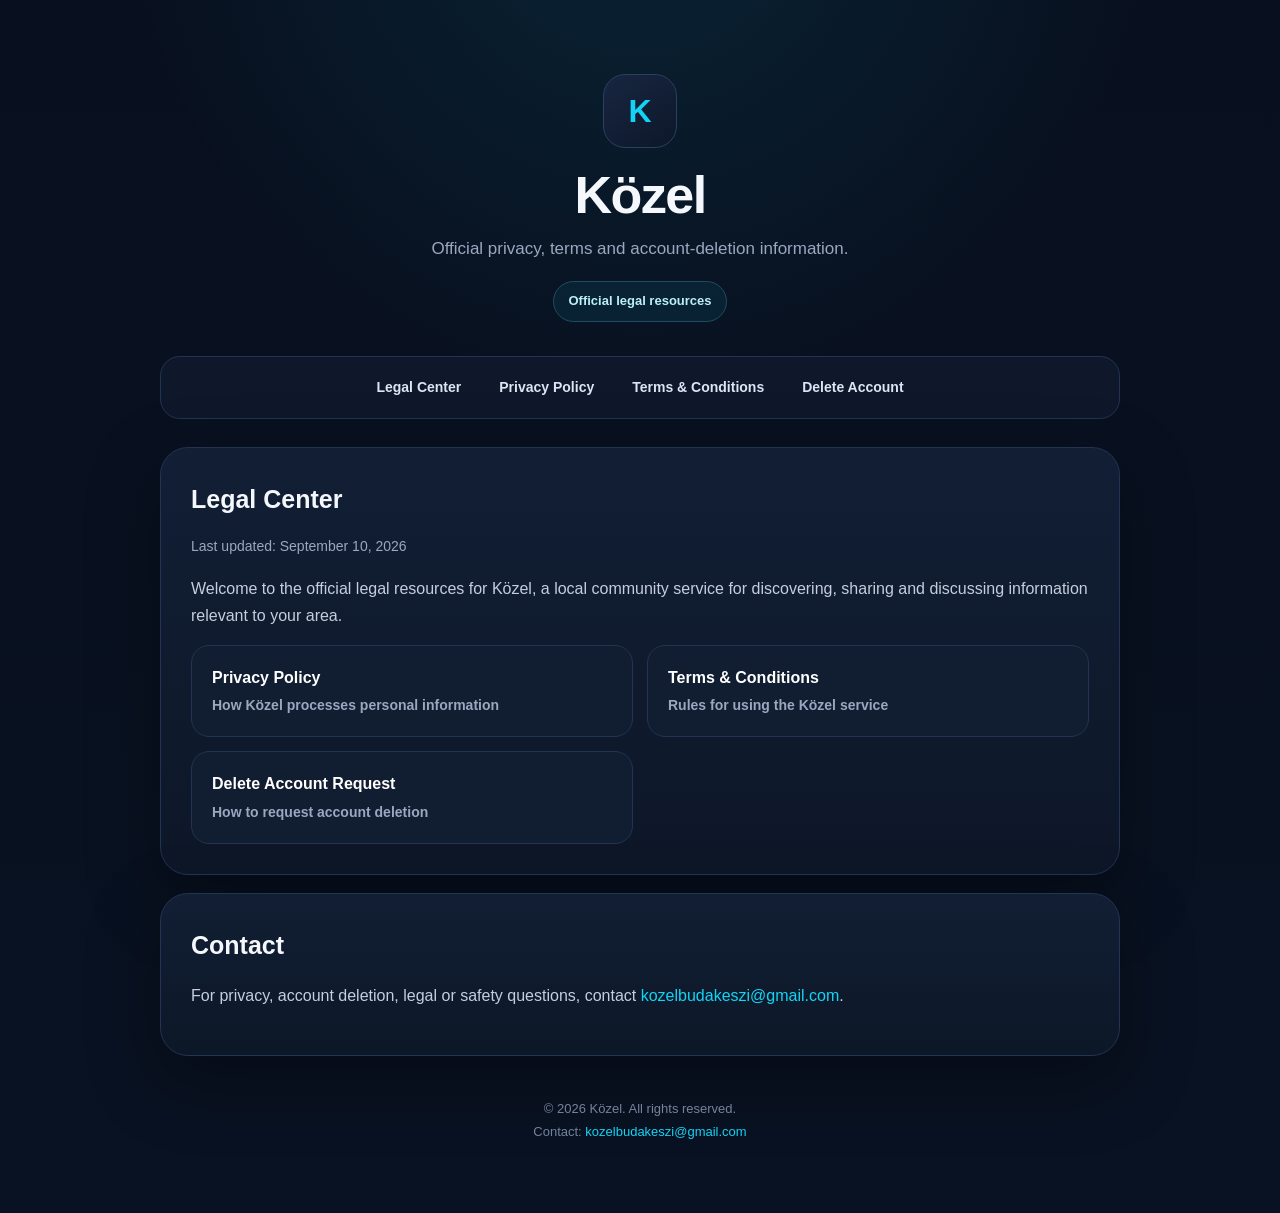
==== index.html @ 41117354 "Add files via upload" ====
<!doctype html><html lang="en"><head><meta charset="utf-8"><meta name="viewport" content="width=device-width,initial-scale=1"><meta name="theme-color" content="#08101f"><title>Legal Center — Közel</title><link rel="stylesheet" href="styles.css"></head><body><main class="shell"><header class="hero"><div class="logo">K</div><h1>Közel</h1><p>Official privacy, terms and account-deletion information.</p><span class="badge">Official legal resources</span></header><nav class="nav"><a href="index.html">Legal Center</a><a href="privacy.html">Privacy Policy</a><a href="terms.html">Terms &amp; Conditions</a><a href="delete-account.html">Delete Account</a></nav>
<section class="card"><h2>Legal Center</h2><p class="meta">Last updated: September 10, 2026</p><p>Welcome to the official legal resources for Közel, a local community service for discovering, sharing and discussing information relevant to your area.</p><div class="grid">
<a class="action" href="privacy.html">Privacy Policy<br><span class="meta">How Közel processes personal information</span></a>
<a class="action" href="terms.html">Terms &amp; Conditions<br><span class="meta">Rules for using the Közel service</span></a>
<a class="action" href="delete-account.html">Delete Account Request<br><span class="meta">How to request account deletion</span></a>
</div></section>
<section class="card"><h2>Contact</h2><p>For privacy, account deletion, legal or safety questions, contact <a href="mailto:kozelbudakeszi@gmail.com">kozelbudakeszi@gmail.com</a>.</p></section>
<footer>© 2026 Közel. All rights reserved.<br>Contact: <a href="mailto:kozelbudakeszi@gmail.com">kozelbudakeszi@gmail.com</a></footer></main></body></html>
---- styles.css ----
:root{--bg:#08101f;--panel:#101a2d;--border:#223452;--text:#f4f7fb;--muted:#9aa8bf;--accent:#12d4f4;--accent2:#35e7ad}
*{box-sizing:border-box}html{scroll-behavior:smooth}body{margin:0;min-height:100vh;background:radial-gradient(circle at 50% -10%,rgba(18,212,244,.10),transparent 35%),linear-gradient(180deg,#08101f,#091222);color:var(--text);font-family:-apple-system,BlinkMacSystemFont,"SF Pro Display","SF Pro Text",Inter,Segoe UI,Roboto,Arial,sans-serif;line-height:1.7}
a{color:var(--accent);text-decoration:none}a:hover{text-decoration:underline}.shell{width:min(960px,calc(100% - 32px));margin:auto;padding:44px 0 70px}.hero{text-align:center;padding:30px 10px 34px}.logo{width:74px;height:74px;border-radius:22px;margin:0 auto 20px;display:grid;place-items:center;background:linear-gradient(145deg,#172641,#0d1729);border:1px solid #29405f;font-size:32px;font-weight:800;color:var(--accent)}
h1{font-size:clamp(34px,6vw,52px);line-height:1.05;margin:0 0 12px;letter-spacing:-1.5px}.hero p{max-width:650px;margin:auto;color:var(--muted);font-size:17px}.badge{display:inline-block;margin-top:18px;padding:8px 14px;border:1px solid #1f4d61;border-radius:999px;color:#bceff8;background:rgba(18,212,244,.07);font-size:13px;font-weight:700}
.nav{display:flex;flex-wrap:wrap;gap:10px;justify-content:center;margin:0 auto 28px;padding:10px;border:1px solid var(--border);background:rgba(16,26,45,.82);border-radius:20px}.nav a{color:#dce5f4;padding:9px 14px;border-radius:12px;font-weight:650;font-size:14px}.nav a:hover{background:#17243a;text-decoration:none;color:white}
.card{background:linear-gradient(180deg,rgba(18,31,53,.96),rgba(13,23,40,.96));border:1px solid var(--border);border-radius:28px;padding:30px;margin-bottom:18px;box-shadow:0 24px 70px rgba(0,0,0,.35)}h2{font-size:25px;margin:0 0 14px}h3{font-size:18px;margin:26px 0 8px}p,li{color:#c4cede}.meta{color:var(--muted);font-size:14px}.notice{border:1px solid #234e61;background:rgba(18,212,244,.055);border-radius:18px;padding:17px 18px;margin:18px 0}.grid{display:grid;grid-template-columns:repeat(2,minmax(0,1fr));gap:14px}.action{display:block;padding:18px 20px;border:1px solid var(--border);border-radius:18px;background:#111d31;color:white;font-weight:750}.action:hover{border-color:#2d5b77;text-decoration:none}footer{text-align:center;color:#74839b;padding:24px 8px 0;font-size:13px}@media(max-width:680px){.shell{width:calc(100% - 20px);padding-top:22px}.card{padding:22px;border-radius:22px}.grid{grid-template-columns:1fr}}
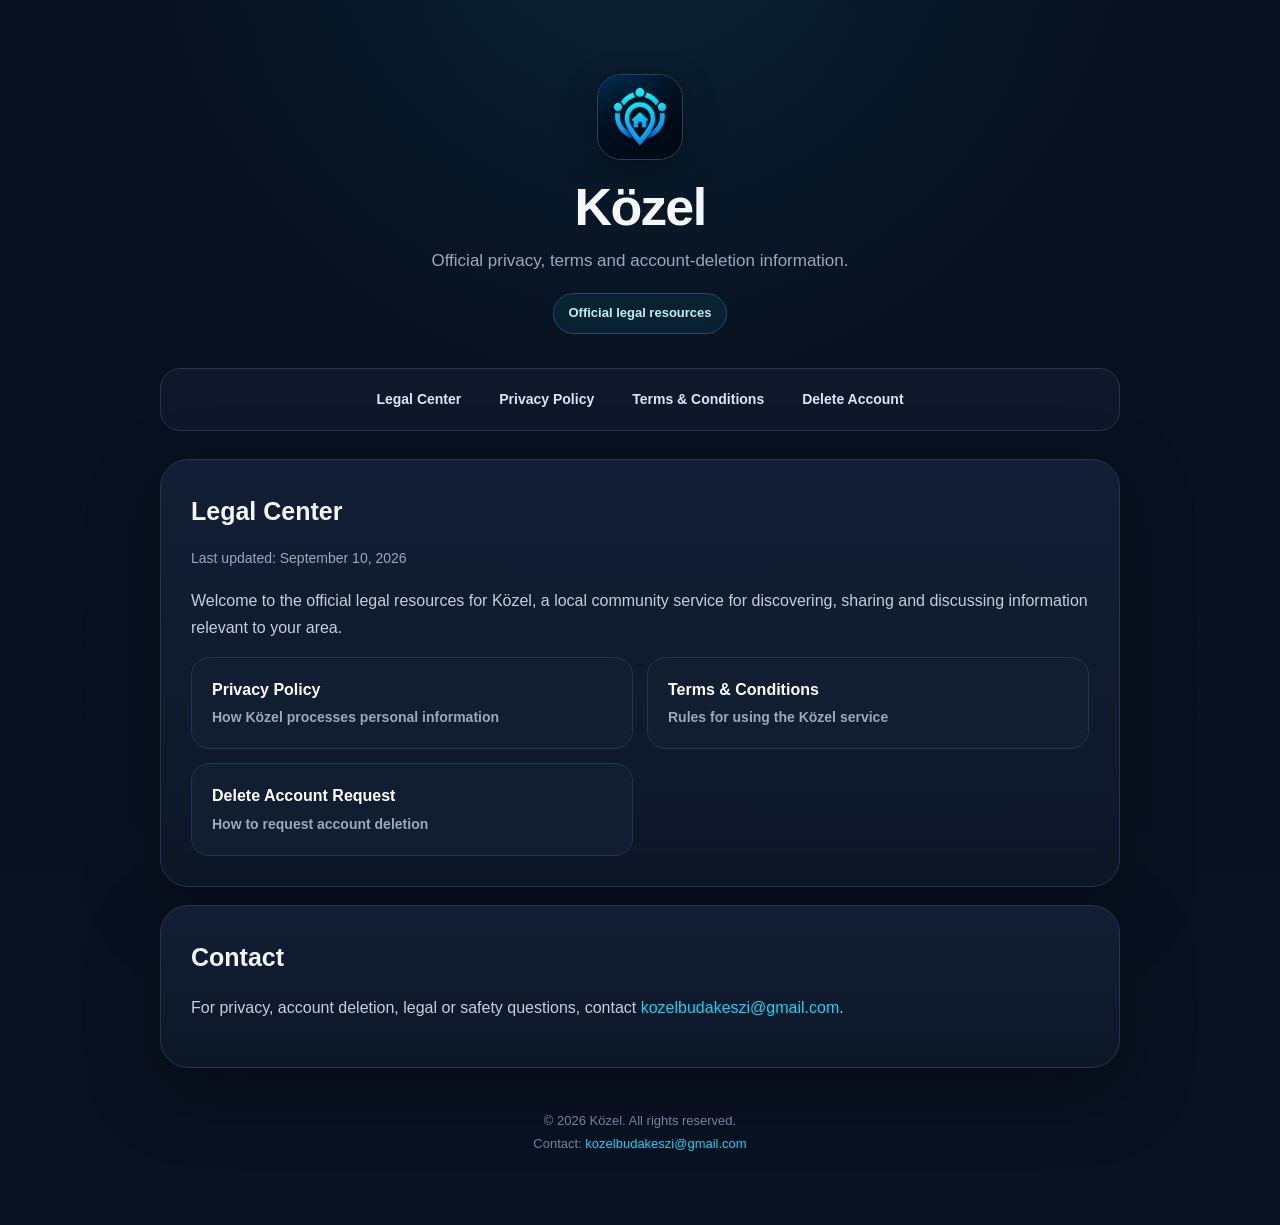
==== commit 84c80c0c: "Add files via upload" ====
--- a/index.html
+++ b/index.html
@@ -1,4 +1,4 @@
-<!doctype html><html lang="en"><head><meta charset="utf-8"><meta name="viewport" content="width=device-width,initial-scale=1"><meta name="theme-color" content="#08101f"><title>Legal Center — Közel</title><link rel="stylesheet" href="styles.css"></head><body><main class="shell"><header class="hero"><div class="logo">K</div><h1>Közel</h1><p>Official privacy, terms and account-deletion information.</p><span class="badge">Official legal resources</span></header><nav class="nav"><a href="index.html">Legal Center</a><a href="privacy.html">Privacy Policy</a><a href="terms.html">Terms &amp; Conditions</a><a href="delete-account.html">Delete Account</a></nav>
+<!doctype html><html lang="en"><head><meta charset="utf-8"><meta name="viewport" content="width=device-width,initial-scale=1"><meta name="theme-color" content="#08101f"><title>Legal Center — Közel</title><link rel="stylesheet" href="styles.css"></head><body><main class="shell"><header class="hero"><div class="logo"><img src="logo.png" alt="Közel logo"></div><h1>Közel</h1><p>Official privacy, terms and account-deletion information.</p><span class="badge">Official legal resources</span></header><nav class="nav"><a href="index.html">Legal Center</a><a href="privacy.html">Privacy Policy</a><a href="terms.html">Terms &amp; Conditions</a><a href="delete-account.html">Delete Account</a></nav>
 <section class="card"><h2>Legal Center</h2><p class="meta">Last updated: September 10, 2026</p><p>Welcome to the official legal resources for Közel, a local community service for discovering, sharing and discussing information relevant to your area.</p><div class="grid">
 <a class="action" href="privacy.html">Privacy Policy<br><span class="meta">How Közel processes personal information</span></a>
 <a class="action" href="terms.html">Terms &amp; Conditions<br><span class="meta">Rules for using the Közel service</span></a>
--- a/styles.css
+++ b/styles.css
@@ -1,6 +1,6 @@
 :root{--bg:#08101f;--panel:#101a2d;--border:#223452;--text:#f4f7fb;--muted:#9aa8bf;--accent:#12d4f4;--accent2:#35e7ad}
 *{box-sizing:border-box}html{scroll-behavior:smooth}body{margin:0;min-height:100vh;background:radial-gradient(circle at 50% -10%,rgba(18,212,244,.10),transparent 35%),linear-gradient(180deg,#08101f,#091222);color:var(--text);font-family:-apple-system,BlinkMacSystemFont,"SF Pro Display","SF Pro Text",Inter,Segoe UI,Roboto,Arial,sans-serif;line-height:1.7}
-a{color:var(--accent);text-decoration:none}a:hover{text-decoration:underline}.shell{width:min(960px,calc(100% - 32px));margin:auto;padding:44px 0 70px}.hero{text-align:center;padding:30px 10px 34px}.logo{width:74px;height:74px;border-radius:22px;margin:0 auto 20px;display:grid;place-items:center;background:linear-gradient(145deg,#172641,#0d1729);border:1px solid #29405f;font-size:32px;font-weight:800;color:var(--accent)}
+a{color:var(--accent);text-decoration:none}a:hover{text-decoration:underline}.shell{width:min(960px,calc(100% - 32px));margin:auto;padding:44px 0 70px}.hero{text-align:center;padding:30px 10px 34px}.logo{width:86px;height:86px;border-radius:24px;margin:0 auto 20px;display:grid;place-items:center;overflow:hidden;background:#08101f;border:1px solid #29405f;box-shadow:0 14px 36px rgba(0,0,0,.30)}.logo img{display:block;width:100%;height:100%;object-fit:cover}
 h1{font-size:clamp(34px,6vw,52px);line-height:1.05;margin:0 0 12px;letter-spacing:-1.5px}.hero p{max-width:650px;margin:auto;color:var(--muted);font-size:17px}.badge{display:inline-block;margin-top:18px;padding:8px 14px;border:1px solid #1f4d61;border-radius:999px;color:#bceff8;background:rgba(18,212,244,.07);font-size:13px;font-weight:700}
 .nav{display:flex;flex-wrap:wrap;gap:10px;justify-content:center;margin:0 auto 28px;padding:10px;border:1px solid var(--border);background:rgba(16,26,45,.82);border-radius:20px}.nav a{color:#dce5f4;padding:9px 14px;border-radius:12px;font-weight:650;font-size:14px}.nav a:hover{background:#17243a;text-decoration:none;color:white}
 .card{background:linear-gradient(180deg,rgba(18,31,53,.96),rgba(13,23,40,.96));border:1px solid var(--border);border-radius:28px;padding:30px;margin-bottom:18px;box-shadow:0 24px 70px rgba(0,0,0,.35)}h2{font-size:25px;margin:0 0 14px}h3{font-size:18px;margin:26px 0 8px}p,li{color:#c4cede}.meta{color:var(--muted);font-size:14px}.notice{border:1px solid #234e61;background:rgba(18,212,244,.055);border-radius:18px;padding:17px 18px;margin:18px 0}.grid{display:grid;grid-template-columns:repeat(2,minmax(0,1fr));gap:14px}.action{display:block;padding:18px 20px;border:1px solid var(--border);border-radius:18px;background:#111d31;color:white;font-weight:750}.action:hover{border-color:#2d5b77;text-decoration:none}footer{text-align:center;color:#74839b;padding:24px 8px 0;font-size:13px}@media(max-width:680px){.shell{width:calc(100% - 20px);padding-top:22px}.card{padding:22px;border-radius:22px}.grid{grid-template-columns:1fr}}
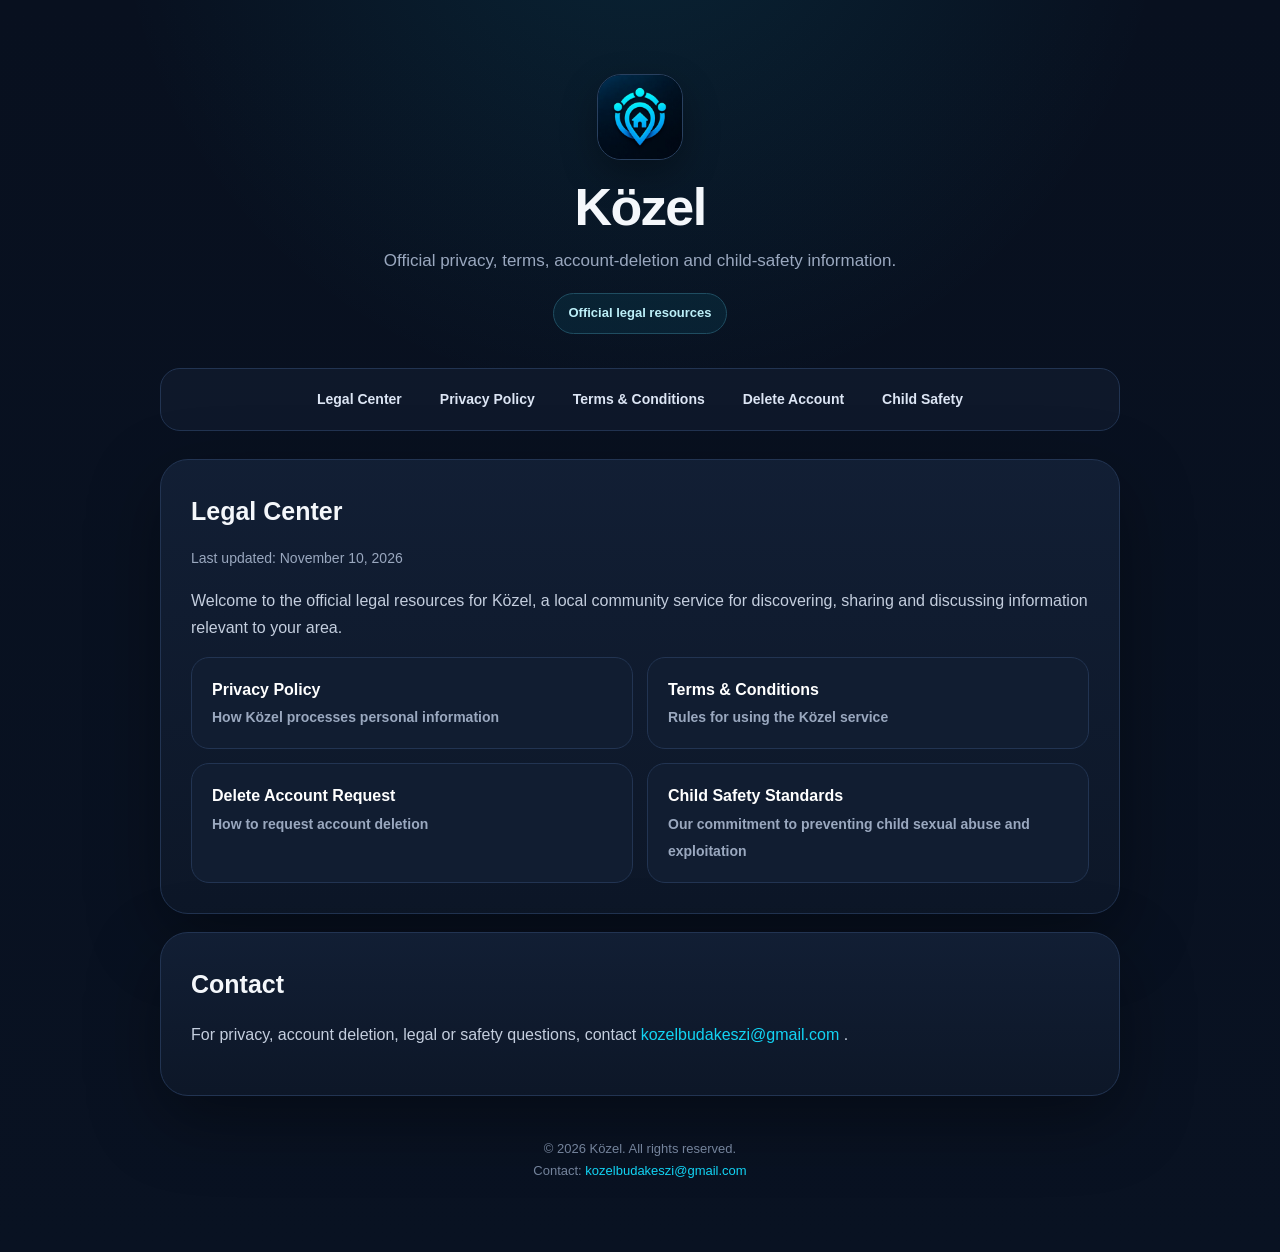
==== commit e4e80546: "Enhance index.html with meta description and updates Added a description meta tag and updated conten" ====
--- a/index.html
+++ b/index.html
@@ -1,8 +1,109 @@
-<!doctype html><html lang="en"><head><meta charset="utf-8"><meta name="viewport" content="width=device-width,initial-scale=1"><meta name="theme-color" content="#08101f"><title>Legal Center — Közel</title><link rel="stylesheet" href="styles.css"></head><body><main class="shell"><header class="hero"><div class="logo"><img src="logo.png" alt="Közel logo"></div><h1>Közel</h1><p>Official privacy, terms and account-deletion information.</p><span class="badge">Official legal resources</span></header><nav class="nav"><a href="index.html">Legal Center</a><a href="privacy.html">Privacy Policy</a><a href="terms.html">Terms &amp; Conditions</a><a href="delete-account.html">Delete Account</a></nav>
-<section class="card"><h2>Legal Center</h2><p class="meta">Last updated: September 10, 2026</p><p>Welcome to the official legal resources for Közel, a local community service for discovering, sharing and discussing information relevant to your area.</p><div class="grid">
-<a class="action" href="privacy.html">Privacy Policy<br><span class="meta">How Közel processes personal information</span></a>
-<a class="action" href="terms.html">Terms &amp; Conditions<br><span class="meta">Rules for using the Közel service</span></a>
-<a class="action" href="delete-account.html">Delete Account Request<br><span class="meta">How to request account deletion</span></a>
-</div></section>
-<section class="card"><h2>Contact</h2><p>For privacy, account deletion, legal or safety questions, contact <a href="mailto:kozelbudakeszi@gmail.com">kozelbudakeszi@gmail.com</a>.</p></section>
-<footer>© 2026 Közel. All rights reserved.<br>Contact: <a href="mailto:kozelbudakeszi@gmail.com">kozelbudakeszi@gmail.com</a></footer></main></body></html>+<!doctype html>
+<html lang="en">
+<head>
+  <meta charset="utf-8">
+  <meta name="viewport" content="width=device-width,initial-scale=1">
+  <meta name="theme-color" content="#08101f">
+
+  <meta name="description" content="Official Közel legal resources, including privacy policy, terms and conditions, account deletion and child safety standards.">
+
+  <title>Legal Center — Közel</title>
+
+  <link rel="stylesheet" href="styles.css">
+</head>
+
+<body>
+  <main class="shell">
+
+    <header class="hero">
+      <div class="logo">
+        <img src="logo.png" alt="Közel logo">
+      </div>
+
+      <h1>Közel</h1>
+
+      <p>Official privacy, terms, account-deletion and child-safety information.</p>
+
+      <span class="badge">Official legal resources</span>
+    </header>
+
+    <nav class="nav">
+      <a href="index.html">Legal Center</a>
+      <a href="privacy.html">Privacy Policy</a>
+      <a href="terms.html">Terms &amp; Conditions</a>
+      <a href="delete-account.html">Delete Account</a>
+      <a href="child-safety-standards.html">Child Safety</a>
+    </nav>
+
+    <section class="card">
+      <h2>Legal Center</h2>
+
+      <p class="meta">Last updated: November 10, 2026</p>
+
+      <p>
+        Welcome to the official legal resources for Közel,
+        a local community service for discovering, sharing
+        and discussing information relevant to your area.
+      </p>
+
+      <div class="grid">
+
+        <a class="action" href="privacy.html">
+          Privacy Policy
+          <br>
+          <span class="meta">
+            How Közel processes personal information
+          </span>
+        </a>
+
+        <a class="action" href="terms.html">
+          Terms &amp; Conditions
+          <br>
+          <span class="meta">
+            Rules for using the Közel service
+          </span>
+        </a>
+
+        <a class="action" href="delete-account.html">
+          Delete Account Request
+          <br>
+          <span class="meta">
+            How to request account deletion
+          </span>
+        </a>
+
+        <a class="action" href="child-safety-standards.html">
+          Child Safety Standards
+          <br>
+          <span class="meta">
+            Our commitment to preventing child sexual abuse and exploitation
+          </span>
+        </a>
+
+      </div>
+    </section>
+
+    <section class="card">
+      <h2>Contact</h2>
+
+      <p>
+        For privacy, account deletion, legal or safety questions,
+        contact
+        <a href="mailto:kozelbudakeszi@gmail.com">
+          kozelbudakeszi@gmail.com
+        </a>.
+      </p>
+    </section>
+
+    <footer>
+      © 2026 Közel. All rights reserved.
+      <br>
+      Contact:
+      <a href="mailto:kozelbudakeszi@gmail.com">
+        kozelbudakeszi@gmail.com
+      </a>
+    </footer>
+
+  </main>
+</body>
+</html>
